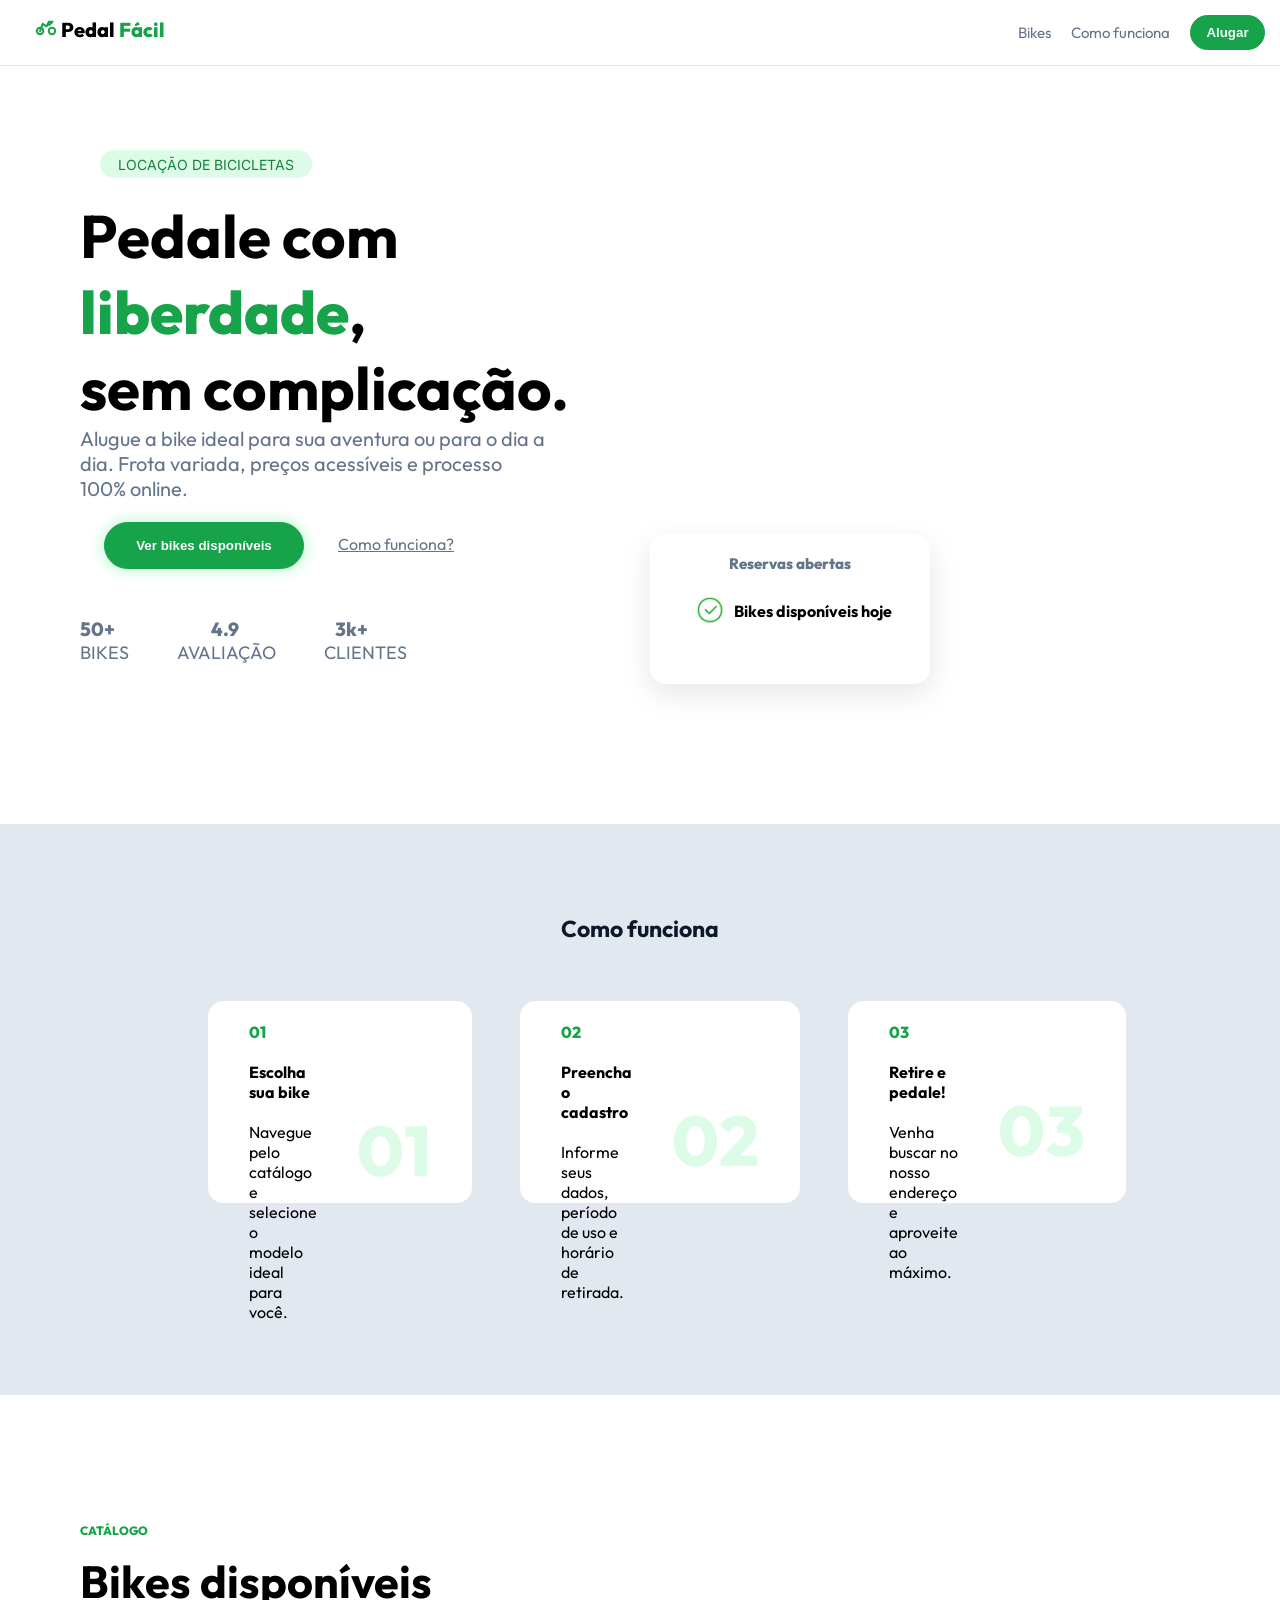
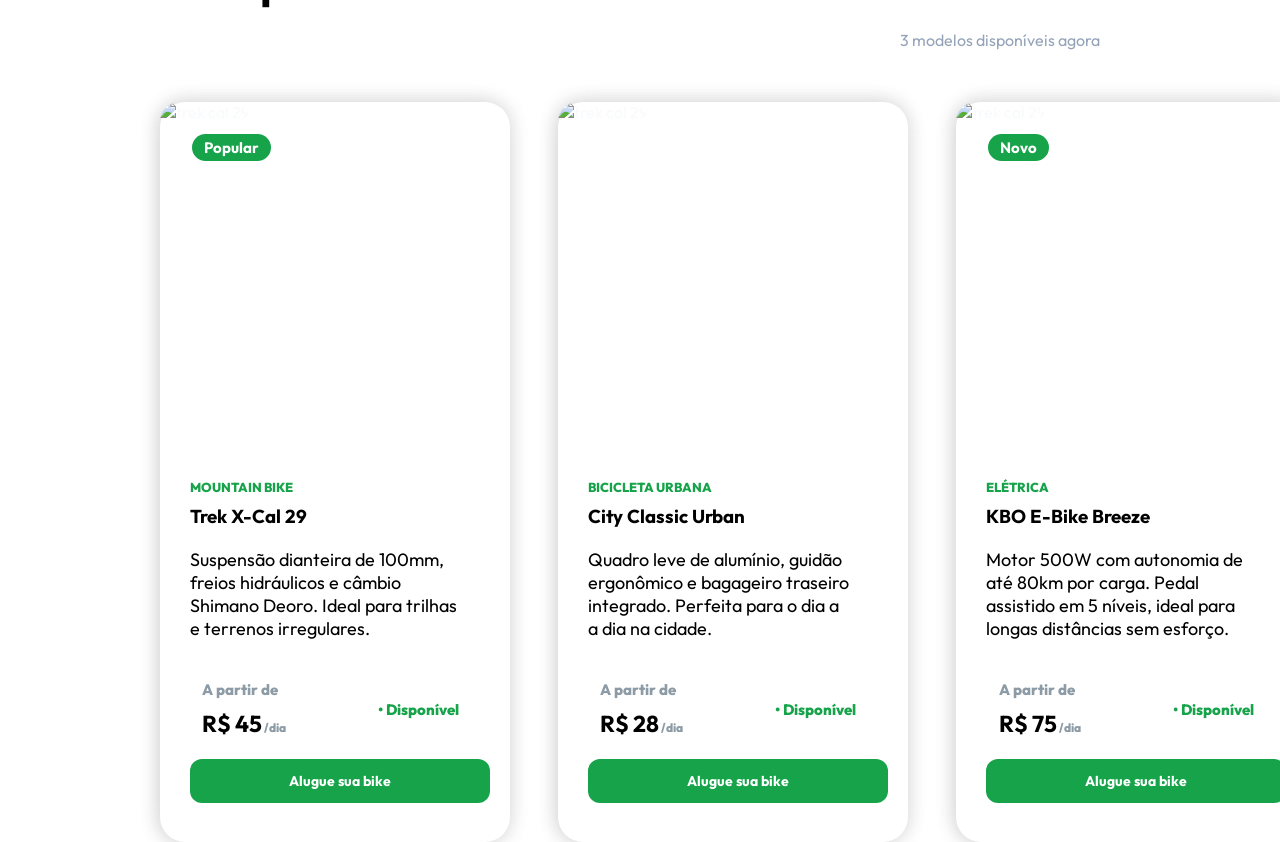
==== PedalFacil/index.html @ 417b37b3 "update botao indisponivel" ====
<!DOCTYPE html>
<html lang="en">
<head>
    <meta charset="UTF-8">
    <meta name="viewport" content="width=device-width, initial-scale=1.0">
    <link rel="stylesheet" href="./style.css">

    <link rel="preconnect" href="https://fonts.googleapis.com" />
    <link rel="preconnect" href="https://fonts.gstatic.com" crossorigin />
    <link href="https://fonts.googleapis.com/css2?family=Outfit:wght@300;400;500;600;700;800&family=Inter:wght@300;400;500;600&display=swap" rel="stylesheet" />

    <title>Pedal Fácil</title>

</head>
<body>
    
    <nav>

        <ul class="nav" id="nav">

            <li class="nome">

                <svg width="22" height="22" viewBox="0 0 24 24" fill="none" stroke="currentColor" stroke-width="2.2" stroke-linecap="round" stroke-linejoin="round">
                    <circle cx="5.5" cy="17.5" r="3.5"/><circle cx="18.5" cy="17.5" r="3.5"/>
                    <path d="M5.5 17.5l3-8 4 3 2.5-5H19l-3.5 3.5"/>
                </svg>

                Pedal <span class="facil">Fácil</span>

            </li>


            <li class="links">
                <a href="#" class="link-menu">Bikes</a>
                <a href="#" class="link-menu">Como funciona</a>

                <button class="botao">
                    <a href="#">Alugar</a>
                </button>
            </li>

        </ul>        

    </nav>


    <main>

        <section class="parte-um">

            <div>
                <p class="p-um">LOCAÇÃO DE BICICLETAS</p>

                <h1 class="titulo-um">
                    Pedale com <br> <span class="liberdade">liberdade</span>, <br>
                    sem complicação.
                </h1>

                <p class="texto-um">Alugue a bike ideal para sua aventura ou para o dia a <br>
                dia. Frota variada, preços acessíveis e processo <br>
                100% online.</p>

                <button class="botao-um">
                    <a href="#">Ver bikes disponíveis</a>
                </button>

                <a href="#" class="como-um">Como funciona?</a>
            
                <div>
                    <ul class="numeros">
                        <li>50+</li>
                        <li>4.9</li>
                        <li>3k+</li>
                    </ul>

                    <ul class="sub">
                        <li>BIKES</li>
                        <li>AVALIAÇÃO</li>
                        <li>CLIENTES</li>
                    </ul>

                </div>

            </div>

            <div class="card-principal">
                <div>
                    <img src="https://images.unsplash.com/photo-1629056528325-f328b5f27ae7?w=700&h=600&fit=crop&auto=format" alt="">
                </div>

                <div class="card-flutuante">
                    <span class="card-reserva">Reservas abertas</span>

                    <div class="status">
                        <span><img src="./src/check.png" alt="" class="img-card"></span>
                        <strong class="strong-">Bikes disponíveis hoje</strong>
                    </div>
                </div>
            </div>

        </section>


        <section class="parte-dois">

            <div  class="titulo-dois">
                <strong class="como-dois">Como funciona</strong>
            </div>    
           
            <!--CARDS-->    
            <div class="cards-passos">

                <!--PRIMEIRO-->    
                    <div class="card-passo">
                    
                        <ul class="lista-card">
                            <li>
                                <span class="numero">01</span>
                                <h4>Escolha sua bike</h4>
                                <p>Navegue pelo catálogo e selecione o  <br>
                                    modelo ideal para você.</p>
                            </li>

                            <li>
                                <div class="numero-span">
                                    <span>01</span>
                                </div>
                            </li>   

                        </ul>

                    </div>
    
                <!--SEGUNDO-->
                    <div class="card-passo">

                        <ul class="lista-card">
                            <li>
                                <span class="numero">02</span>
                                <h4>Preencha o cadastro</h4>
                                <p>Informe seus dados, período de uso e <br> horário de retirada.</p>
                            </li>

                            <li>
                                <div class="numero-span">
                                    <span>02</span>
                                </div>
                            </li>
                        </ul>

                    </div>

                <!--TERCEIRO-->
                    <div class="card-passo">

                        <ul class="lista-card">
                            <li>
                                <span class="numero">03</span>
                                <h4>Retire e pedale!</h4>
                                <p>Venha buscar no nosso endereço e <br> 
                                    aproveite ao máximo.
                                </p>
                            </li>

                            <li>
                                <div class="numero-span">
                                <span>03</span>
                                </div>
                            </li>
                        </ul>

                    </div>

            </div>
        </section>

        <!--PARTE TRÊS-->

        <section class="parte-tres">

            <div class="lista-tres">
                <p class="catalogo">CATÁLOGO</p>
                <h1 class="titulo-tres">Bikes disponíveis</h1>
            </div>

            <div class="sub-tres">
                <p>3 modelos disponíveis agora</p>
            </div>

            <div class="container-bikes" >

                <div class="card-um">
                    <div class="card-img">
                        <span class="tipo">Popular</span>
                        <a href="#">
                            <img src="https://images.unsplash.com/photo-1673121414328-52eff37bc6d0?w=600&h=400&fit=crop&auto=format" alt="trek cal 29" class="img-um">
                        </a>
                    </div>

                    <div class="card-texto">
                        <span class="categoria">MOUNTAIN BIKE</span>
                        <h3 class="titulo">Trek X-Cal 29</h3>
                        <p class="descricao">
                            Suspensão dianteira de 100mm, <br>
                            freios hidráulicos e câmbio <br>
                            Shimano Deoro. Ideal para trilhas <br>
                            e terrenos irregulares.
                        </p>
                    </div>

                    <div class="card">

                        <div class="card-header">
                            <div class="price-container">
                                <span class="label">A partir de</span>
                                <div class="price">R$ 45 <span class="unit">/dia</span></div>
                            </div>
                            <span class="status available">• Disponível</span>
                        </div>

                        <button class="btn btn-primary">Alugue sua bike</button>
                        
                    </div>

                </div>

                <div class="card-um">
                     <div class="card-img">
                        <a href="#">
                            <img src="https://images.unsplash.com/photo-1591047139334-337807f2b3e5?w=600&h=400&fit=crop&auto=format" alt="trek cal 29" class="img-um">
                        </a>
                    </div>

                    <div class="card-texto">
                        <span class="categoria">BICICLETA URBANA</span>
                        <h3 class="titulo">City Classic Urban</h3>
                        <p class="descricao">
                            Quadro leve de alumínio, guidão <br>
                            ergonômico e bagageiro traseiro <br>
                            integrado. Perfeita para o dia a <br>
                            a dia na cidade.
                        </p>
                    </div>

                    <div class="card">

                        <div class="card-header">
                            <div class="price-container">
                                <span class="label">A partir de</span>
                                <div class="price">R$ 28 <span class="unit">/dia</span></div>
                            </div>
                            <span class="status available">• Disponível</span>
                        </div>

                        <button class="btn btn-primary">Alugue sua bike</button>
                        
                    </div>
                </div>

                <div class="card-um">
                     <div class="card-img">
                        <span class="tipo">Novo</span>
                        <a href="#">
                            <img src="https://images.unsplash.com/photo-1620802051782-725fa33db067?w=600&h=400&fit=crop&auto=format" alt="trek cal 29" class="img-um">
                        </a>
                    </div>

                    <div class="card-texto">
                        <span class="categoria">ELÉTRICA</span>
                        <h3 class="titulo">KBO E-Bike Breeze</h3>
                        <p class="descricao">
                            Motor 500W com autonomia de <br>
                            até 80km por carga. Pedal <br>
                            assistido em 5 níveis, ideal para <br>
                            longas distâncias sem esforço.
                        </p>
                    </div>

                    <div class="card">

                        <div class="card-header">
                            <div class="price-container">
                                <span class="label">A partir de</span>
                                <div class="price">R$ 75 <span class="unit">/dia</span></div>
                            </div>
                            <span class="status available">• Disponível</span>
                        </div>

                        <button class="btn btn-primary">Alugue sua bike</button>
                        
                    </div>
                </div>

                <div class="card-off">
                    <div class="card-img">
                        <span class="tipo-off">Indisponível</span>
                        <img src="https://images.unsplash.com/photo-1499115026740-47ec7a0d026e?w=600&h=400&fit=crop&auto=format" alt="trek cal 29" class="img-off">
                    </div>

                    <div class="card-texto-off">
                        <span class="categoria">SPEED / ESTRADA</span>
                        <h3 class="titulo">Veloz Road 700c</h3>
                        <p class="descricao">
                            Quadro de carbono leve, pneus <br>
                            700 x 23c e câmbio Shimano <br> Tiagra 20v. Para quem busca <br>
                            velocidade e performance. 
                        </p>
                    </div>

                    <div class="card-off">

                        <div class="card-header">
                            <div class="price-container">
                                <span class="label">A partir de</span>
                                <div class="price">R$ 60 <span class="unit">/dia</span></div>
                            </div>
                            <span class="status available-off">• Indisponível</span>
                        </div>

                        <button class="btn-primary-off">Indisponível</button>
                        
                    </div>
                </div>

            </div>


        </section>



    </main>

</body>
</html>
---- PedalFacil/style.css ----
:root{
  --green: #16a34a;
  --green-dark: #15803d;
  --green-light: #dcfce7;
  --green-pale: #f0fdf4;
  --slate-900: #0f172a;
  --slate-700: #334155;
  --slate-500: #64748b;
  --slate-400: #94a3b8;
  --slate-200: #e2e8f0;
  --slate-100: #f1f5f9;
  --white: #ffffff;
  --bg: #f8fafc;
  --font-display: 'Outfit', sans-serif;
  --font-body: 'Inter', sans-serif;
}

html{
    /* TIRAR  SCROLL */
    scrollbar-width: none;
    -ms-overflow-style: none;
}

*{
    margin: 0;
    padding: 0;
}

/*  NAV  */

nav{
    padding: 15px;
    margin-bottom: 20px;
    border-bottom: 1px solid var(--slate-200);
}


.nav{
    display: flex;
    justify-content: space-between;
    list-style-type: none;

    font-size: 20px;
    font-family: var(--font-display);

}

.nome{
    margin-left: 20px;
    font-weight: 800;
}

.facil{
    color: var(--green);
    margin: 0;
}

svg{
    color: var(--green);
}

span{
    color: var(--green);
}

.links{
    display: flex;
    gap: 20px;
    align-items: center;
}

.link-menu{
    font-size: 15px;
    text-decoration: none;
    color: var(--slate-500);
}

.link-menu:hover{
    color: var(--slate-400);
}

.botao{
    font-weight: 800;
    padding: 6px;
    height: 35px;
    width: 75px;
    border: 1px solid var(--green);
    border-radius: 18px;

    background-color: var(--green);
    transition: transform 0.3s ease; 

}

.botao, a{
    color: var(--bg);
    text-decoration: none;

}

.botao:hover{
     transform: scale(1.03);
}


/* PARTE UM  */

.parte-um{
    display: grid;
    position: relative;
    padding-bottom: 10rem;
    grid-template-columns: repeat(2, 1fr);
    margin-top: 4rem;
    margin-left: 5rem;

    background-color: var(--white);
}


.p-um{
    font-size: 14px;
    font-family: var(--font-body);
    color: var(--green-dark);
    background-color: var(--green-light);
    text-align: center;

    padding: 6px;
    height: 16px;
    width: 200px;
    border-radius: 12px;
}

.p-um, img{
    border-radius: 25px;
}

.titulo-um{
    font-size: 60px;
    font-family: var(--font-display);

    margin-top: 0;
}

.liberdade{
    color: var(--green);
    margin: 0;
}

.texto-um{
    font-size: 20px;
    font-family: var(--font-display);
    color: var(--slate-500);
    margin: 0;
}

.botao-um{
    border: 1px solid var(--green);
    background-color: var(--green);
    box-shadow: 0 0 10px 6px var(--green-light);
    border-radius: 45px;
    padding: 15px;
    color: var(--white);
    font-weight: 800;
    width: 200px;

    margin-top: 1.3rem;
    margin-left: 1.5rem;
    transition: transform 0.8s ease; 
}

.botao-um:hover{
    transform: scale(1.03);
    box-shadow: 0 0 10px 6px var(--green-pale);
}

.como-um{
    margin-left: 30px;
    text-decoration: underline;

    font-family: var(--font-display);
    color: var(--slate-500);
}

.numeros{
    display: flex;
    flex-direction: row;
    gap: 6rem;

    font-size: 19px;
    font-weight: 800;
    font-family: var(--font-display);
    color: var(--slate-500);
    margin-top: 3rem;
    list-style-type: none;
}

.sub{
    display: flex;
    flex-direction: row;
    gap: 3rem;

    font-size: 18px;
    font-family: var(--font-display);
    color: var(--slate-500);
    list-style-type: none;
}

.card-principal{
    position: relative;
}

.img-card{
    width: 28px;
    margin-right: -10px;
}

.card-reserva{
    color: var(--slate-500);
    margin-bottom: -5px;
    font-size: 15px;
}

.card-flutuante{
    display: flex;
    flex-direction: column;
    align-items: center;
    position: absolute;
    gap: 8px;

    font-family: var(--font-display);
    left: -30px;
    bottom: -20px;
    background: var(--white);
    height: 150px;
    width: 280px;
    border-radius: 16px;
    box-shadow: 0 10px 30px rgba(0, 0, 0, 0.1);
}

.strong-{
    font-size: 16px;
}

.status{
    display: flex;
    flex-direction: row;
    align-items: center;
    margin-left: -13px;
}


/* PARTE DOIS */

.parte-dois{
    width: 100%;
    height: auto;
    
    background-color: var(--slate-200);
}

.titulo-dois{
    display: flex;
    justify-content: center;
    padding: 10px;


    font-size: 23px;
    color: var(--slate-900);
    font-family: var(--font-display);
}

.como-dois{
    margin-top: 5rem;
    margin-bottom: 3rem;
}

.cards-passos{
    display: grid;
    grid-template-columns: repeat(3, 1fr);
    margin-left: 10rem;
    margin-right: 10rem;

    font-family: var(--font-display);
}


.card-passo{
    display: flex;
    flex-direction: column;
    gap: 15px;
    border: 1px solid var(--white);
    border-radius: 15px;
    margin-left: 3rem;
    margin-bottom: 12rem;
    height: 200px;


    background-color: var(--white);
    transition: transform 0.8s ease; 
}

.card-passo, span, h4, p{
    margin-left: 3rem;
}

.card-passo:hover{
    transform: scale(1.03);
    border: 1px solid var(--green-dark);
}

.lista-card{
    display: flex;
    flex-direction: row;
    align-items: center;
    margin-top: 2rem;

    list-style-type: none;
}

.lista-card, span, h4, p{
    margin: 20px;
}

.numero{
    margin-top: 2rem;
    font-weight: 800;
    color: var(--green);
}

.numero-span{
    font-size: 70px;
    margin-bottom: 4rem;
}

.numero-span, span{
    font-weight: 800;
    color: var(--green-light);
}


/* PARTE TRÊS */

.parte-tres{
    margin-top: 5rem;
    background-color: var(--white);
}

.lista-tres{
    display: flex;
    gap: 15px;
    flex-direction: column;
    margin-left: 5rem;
    margin-top: 8rem;
    list-style-type: none;

    font-weight: 800;
    font-family: var(--font-display);
}

.catalogo{
    margin: 0;
    color: var(--green);
    font-size: 12px;
}

.titulo-tres{
    font-size: 45px;
}

.sub-tres{
    display: flex;
    justify-content: flex-end;
    margin-right: 10rem;

    font-family: var(--font-display);
    color: var(--slate-400);
}

/* CONTAINER BIKES */

.container-bikes{
    display: flex;
    margin-left: 10rem;
    margin-top: 2rem;
    

    font-family: var(--font-display);
}

.card-um{
    display: flex;
    flex-direction: column;
    align-items: flex-start;
    height: 740px;
    width: 350px;
    margin-right: 3rem;
    border-radius: 25px;

    box-shadow: 1px 0 20px -2px rgba(252, 252, 252, 0.548), -1px 0 20px -2px rgba(0, 0, 0, 0.3);
    background-color: var(--white);
}


.img-off, .card-texto-off{
    opacity: 0.25;
}

.card-img{
    position: relative;
}

.card-img, .img-um, .img-off{
    width: 350px;
    height: 350px;
    object-fit: cover;

    border-bottom-right-radius: 0;
    border-bottom-left-radius: 0;
    margin-bottom: 1.5rem;
}

.tipo, .tipo-off{
    position: absolute;
    top: 12px;
    left: 12px;
    background-color: var(--green);
    color: white;
    padding: 4px 12px;
    border-radius: 20px;
    font-size: 15px;
    font-weight: bold;
    
}

.tipo-off{
    opacity: 1;
    background-color: var(--slate-900);
}

.card-texto, .card-texto-off{
    margin-left: 30px;
    
}

.categoria{
    margin: 0;
    color: var(--green);

    font-size: 13px;
}

.titulo{
    margin-top: 8px;
}

.descricao{
    margin-top: 20px;
    margin-bottom: 20px;
    margin-left: 0;

    font-size: 18px;
}

.linha{
    display: flex;
    margin-right: 3rem;
    margin-left: 3rem;
    margin-bottom: 20px;
    height: 1px;
    width: 200px;

    background-color: var(--slate-200);
}

.principal{
    display: flex;
    flex-direction: column;
    margin-left: 30px;
}

.sub-preco{
    color: var(--slate-500);
    font-size: 13px;
    
    margin-left: 0;
}

.preco{
    font-size: 25px;
    font-weight: 800;

    margin-bottom: 1.5rem;
}

small{
    font-size: 15px;
    color: var(--slate-400);
}

.botao-bike{
    display: flex;
    flex-direction: row;
}

.botao-bike{
    width: 200px;
    height: 40px;

    color: var(--white);
    background-color: var(--green);
}



/* BOTOES IA */

.card {
    background: var(--white);
    border-radius: 16px;

    display: flex;
    flex-direction: column;
    align-items: center;

    margin-left: 30px;
}

.card-header {
  display: flex;
  justify-content: space-between;
  align-items: flex-start;
  margin-bottom: 20px;
}

.label {
    font-size: 15px;
    color: #8c9ba5;
    margin-left: 0;
    display: block;
    
}

.price {
    font-size: 23px;
    font-weight: bold;
    color: var(--slate-800);

    margin-top: -10px;
}

.unit {
    font-size: 12px;
    color: #8c9ba5;
   
    margin-left: -2px;
}

.status {
    font-size: 12px;
    font-weight: 600;
}

.status.available {
    font-weight: 800;
    font-size: 15px;
    color: var(--green);

    margin-top: 2.5rem;
    margin-left: 4.5rem;

}

.status.available-off{
    font-weight: 800;
    font-size: 15px;
    color: var(--slate-400);

    margin-top: 2.5rem;
    
    margin-left: 4.5rem;
}
.status.unavailable{
    color: #bac4cc;
}

/* Estilização dos Botões */
.btn{
    border-radius: 12px;
    border: none;
    font-weight: bold;
    font-size: 14px;
    font-family: var(--font-display);
    padding: 13px;
    width: 300px;
    
    transition: transform 0.8s ease; 
    cursor: pointer;
}

.btn:hover{
    transform: scale(1.02);
    
}

.btn-primary {
    background-color: var(--green);
    color: #ffffff;
}

.btn-primary-off{
    border-radius: 12px;
    border: none;
    font-weight: bold;
    font-size: 14px;
    font-family: var(--font-display);
    padding: 13px;
    width: 300px;
}

.btn-disabled {
    background-color: #f0f4f7;
    color: #a0acb5;
    cursor: not-allowed;
}
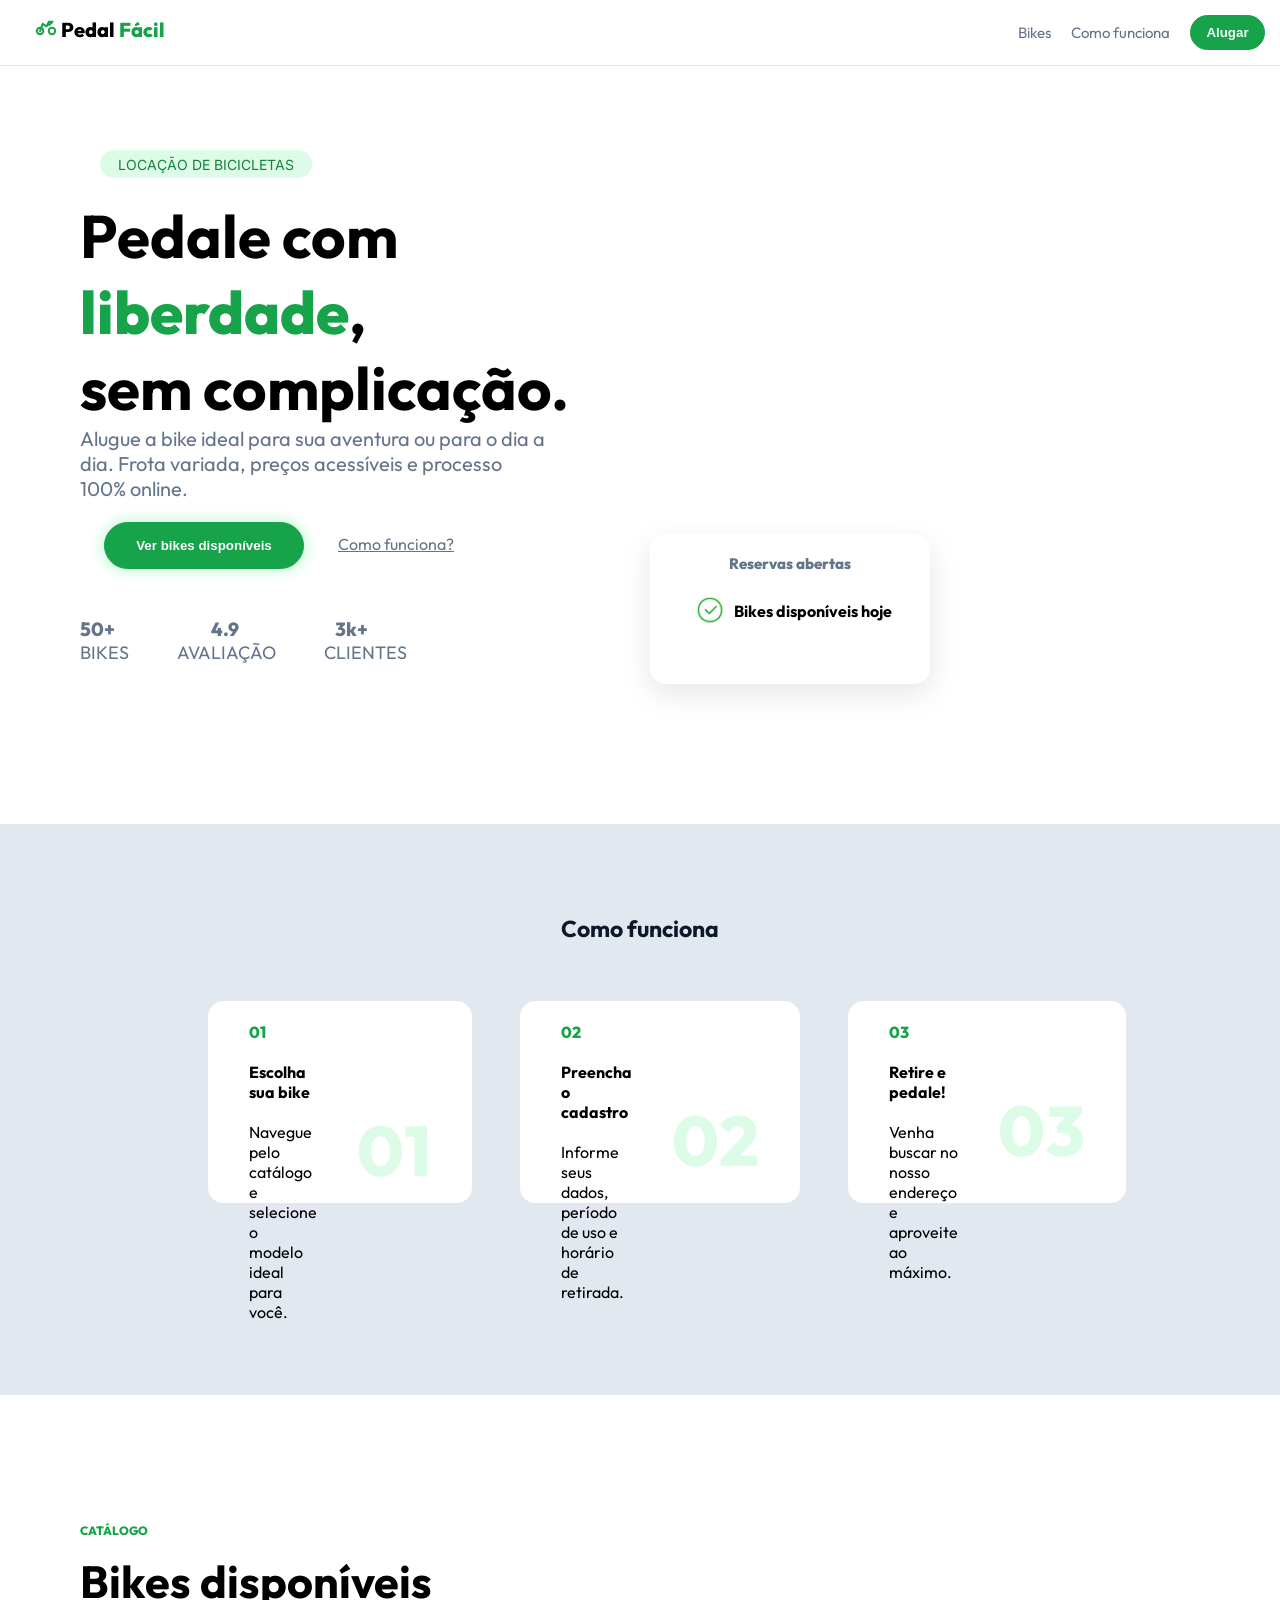
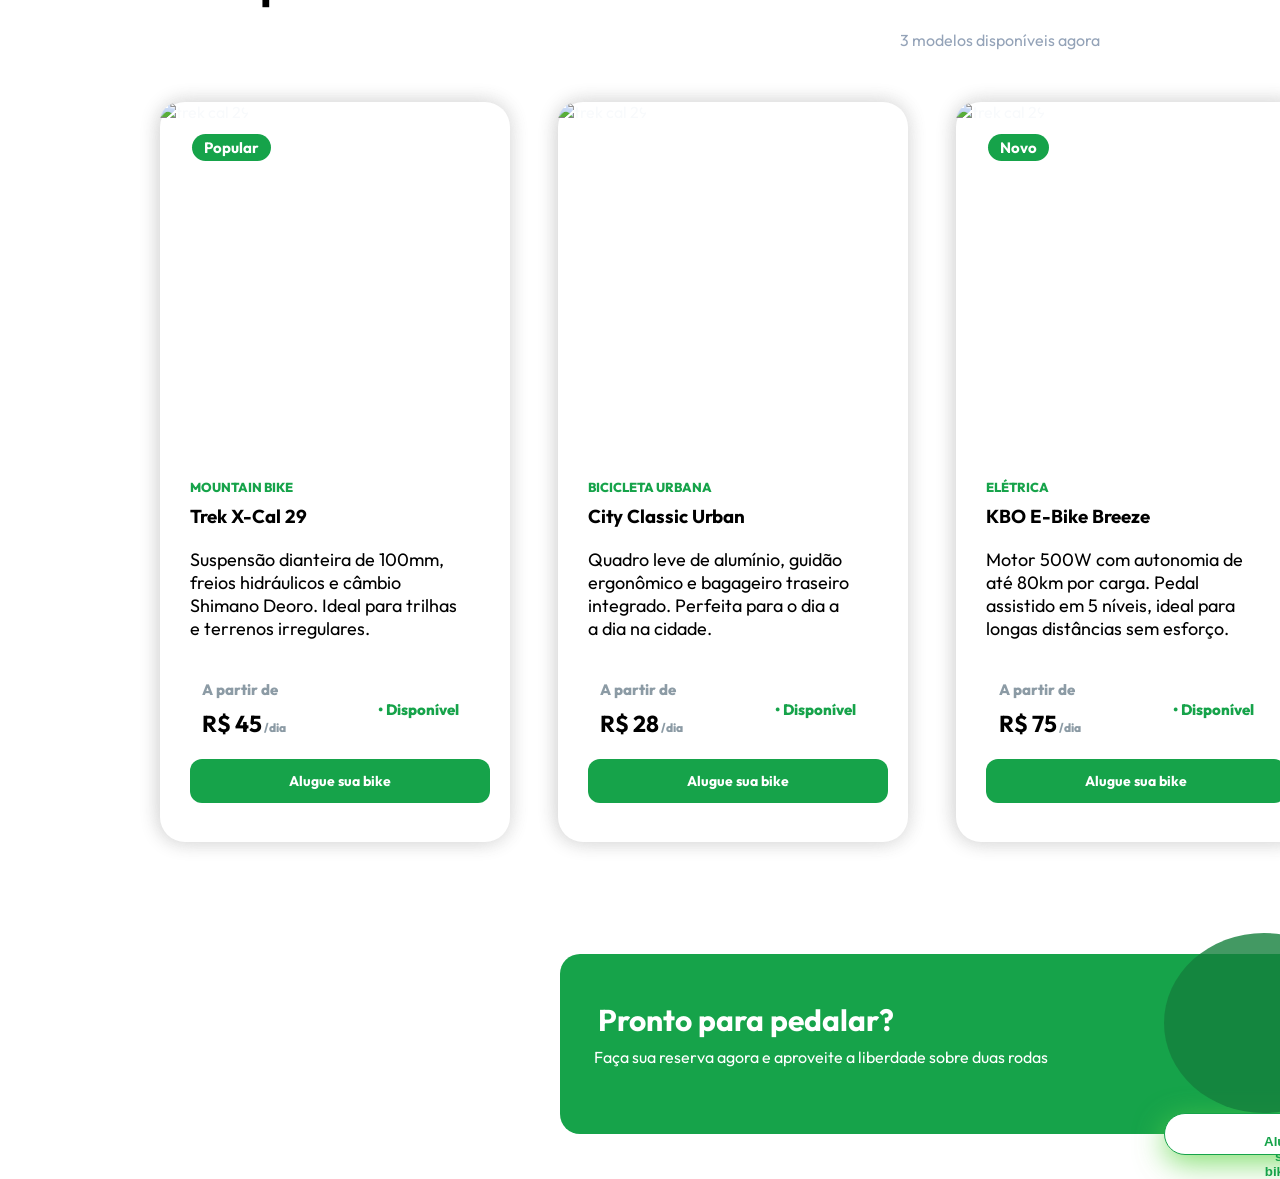
==== commit 33c5e264: "tentando arrumar cards bikes // botoes" ====
--- a/PedalFacil/index.html
+++ b/PedalFacil/index.html
@@ -324,6 +324,18 @@
 
             </div>
 
+            <div class="alugue-tres">
+                <div class="alugue-texto">
+                    <h2 class="h2-alugue"> <strong>Pronto para pedalar?</strong></h2>
+                    <p class="p-alugue">Faça sua reserva agora e aproveite a liberdade sobre duas rodas</p>
+                </div>
+
+                <div class="alugue-btn">
+                    <div class="circulo"></div>
+                    <button class="btn-alugue"><a href="#" class="a-alugue">Alugue sua bike →</a></button>
+                </div>
+            </div>
+
 
         </section>
 
--- a/PedalFacil/style.css
+++ b/PedalFacil/style.css
@@ -621,4 +621,72 @@
     background-color: #f0f4f7;
     color: #a0acb5;
     cursor: not-allowed;
+}
+
+.alugue-tres{
+    display: flex;
+    margin-top: 7rem;
+    margin-left: 35rem;
+    align-items: center;
+    justify-content: center;
+    flex-direction: row;
+
+    border-radius: 20px;
+    height: 180px;
+    width: 890px;
+
+    color: var(--white);
+    font-family: var(--font-display);
+    background-color: var(--green);
+}
+
+.alugue-texto{
+    display: flex;
+    flex-direction: column;
+    margin-left: -3rem;
+    margin-right: 6rem;
+}
+
+.h2-alugue{
+    font-size:30px;
+    margin-bottom: -12px;
+}
+
+.p-alugue{
+    margin-left: -4px;
+
+    font-size: 16px;
+}
+
+.btn-alugue{
+    padding: 20px;
+    border: 1px solid var(--green);
+    border-radius: 29px;
+    width: 200px;
+
+    transition: transform 0.8s ease; 
+    box-shadow: 0px 8px 30px rgba(98, 215, 74, 0.79);
+    background-color: var(--white)
+}
+
+.btn-alugue:hover{
+    transform: scale(1.03);
+    box-shadow: 0px 8px 30px rgba(98, 215, 74, 0.79);
+}
+
+.a-alugue{
+    position: absolute;
+    font-weight: 800;
+    color: var(--green);
+
+}
+
+.circulo{
+    position: relative;
+    width: 200px;
+    height: 180px;
+    border-radius: 50%;
+
+    opacity: 0.8;
+    background-color: var(--green-dark);
 }
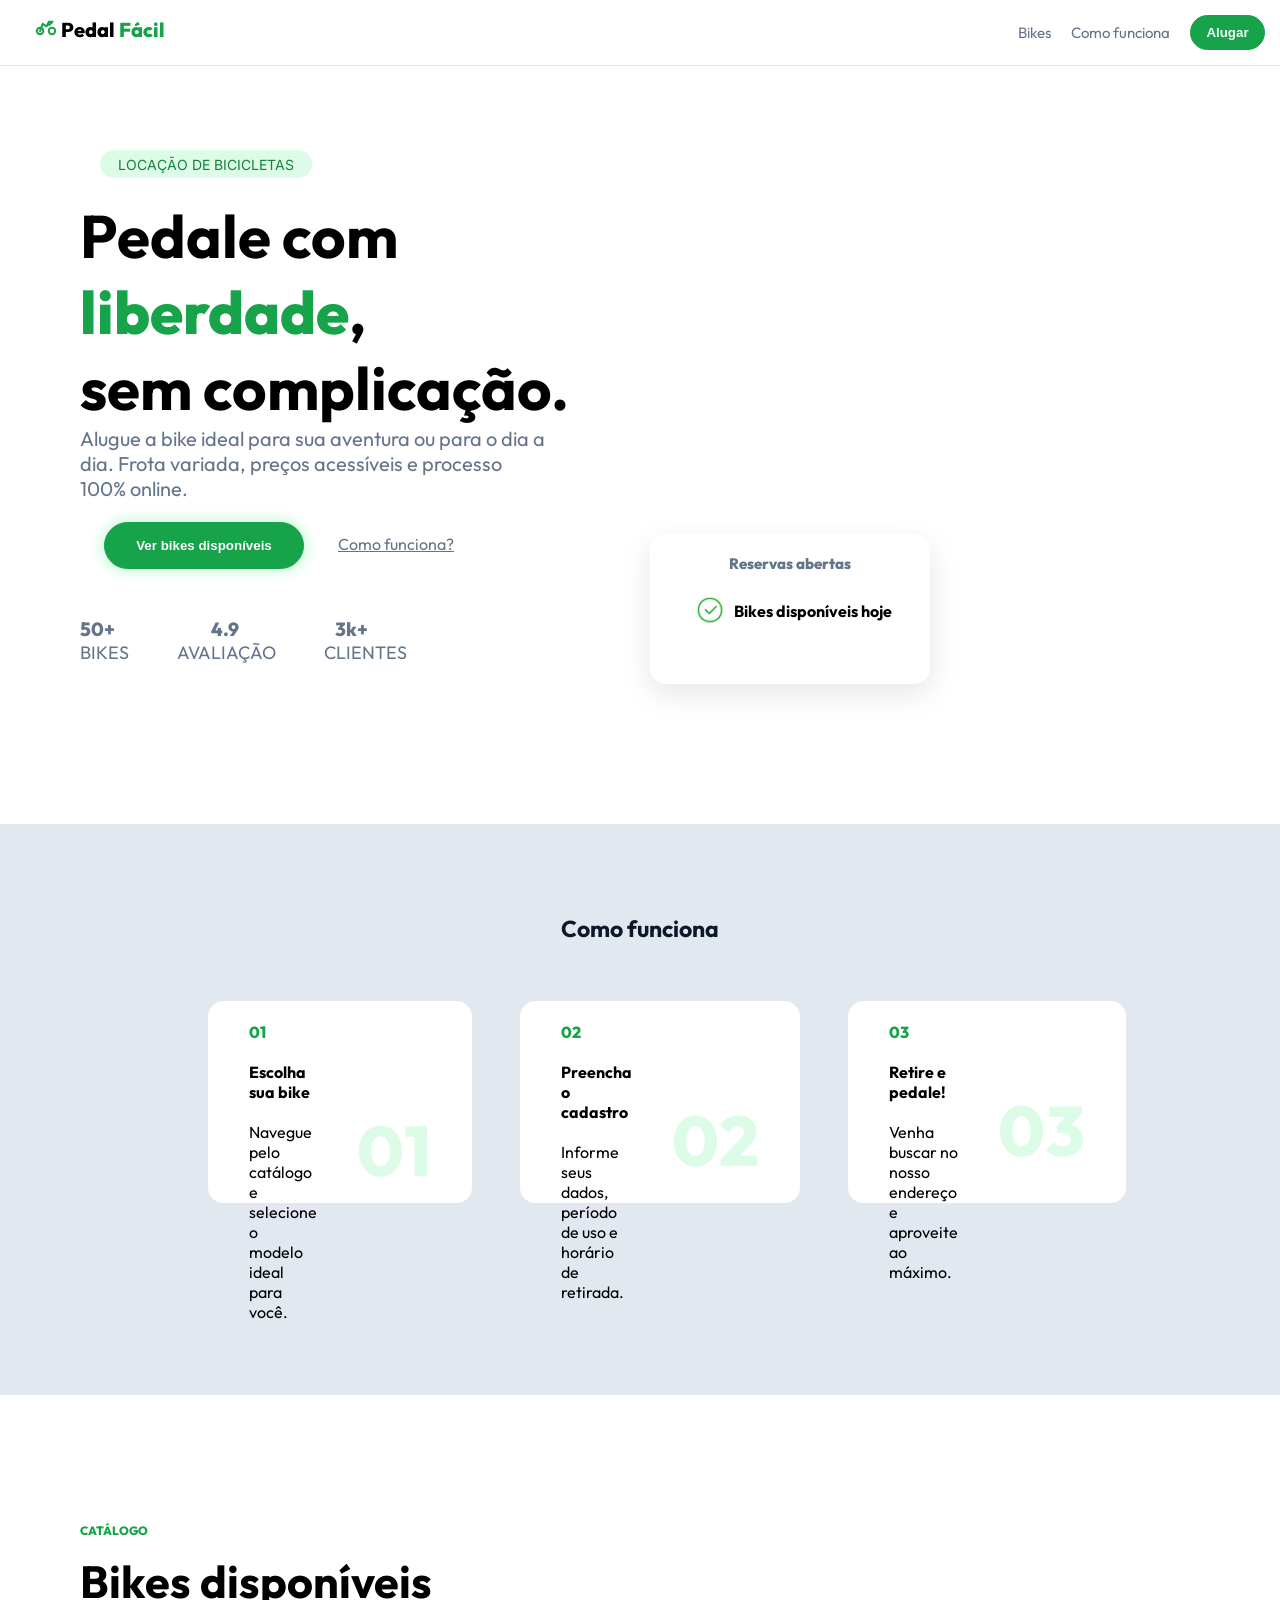
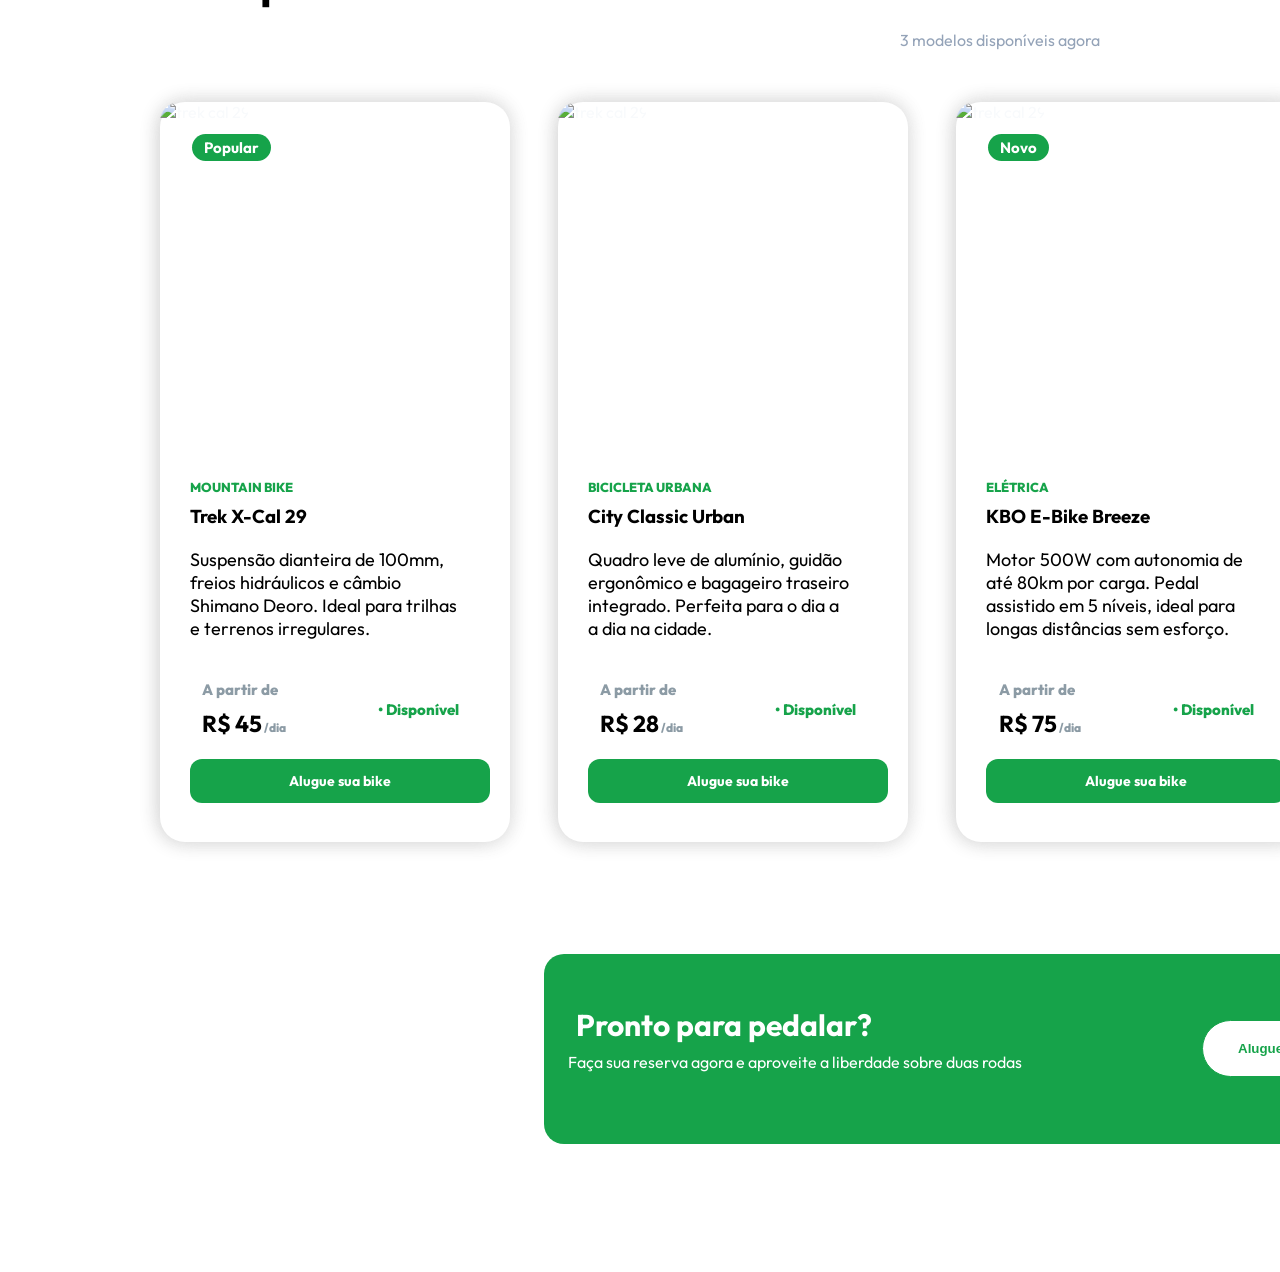
==== commit 461f05d5: "finalizei a pagina principal" ====
--- a/PedalFacil/index.html
+++ b/PedalFacil/index.html
@@ -331,8 +331,9 @@
                 </div>
 
                 <div class="alugue-btn">
-                    <div class="circulo"></div>
-                    <button class="btn-alugue"><a href="#" class="a-alugue">Alugue sua bike →</a></button>
+                    <button class="btn-alugue">
+                        <a href="#" class="a-alugue">Alugue sua bike →</a>
+                    </button>
                 </div>
             </div>
 
--- a/PedalFacil/style.css
+++ b/PedalFacil/style.css
@@ -626,14 +626,14 @@
 .alugue-tres{
     display: flex;
     margin-top: 7rem;
-    margin-left: 35rem;
+    margin-left: 34rem;
     align-items: center;
-    justify-content: center;
     flex-direction: row;
+    margin-bottom: 8rem;
 
     border-radius: 20px;
-    height: 180px;
-    width: 890px;
+    height: 190px;
+    width: 990px;
 
     color: var(--white);
     font-family: var(--font-display);
@@ -649,11 +649,12 @@
 
 .h2-alugue{
     font-size:30px;
+    margin-left: 5rem;
     margin-bottom: -12px;
 }
 
 .p-alugue{
-    margin-left: -4px;
+    margin-left: 4.5rem;
 
     font-size: 16px;
 }
@@ -663,30 +664,27 @@
     border: 1px solid var(--green);
     border-radius: 29px;
     width: 200px;
+    margin-left: 4rem;
 
     transition: transform 0.8s ease; 
-    box-shadow: 0px 8px 30px rgba(98, 215, 74, 0.79);
     background-color: var(--white)
 }
 
 .btn-alugue:hover{
     transform: scale(1.03);
-    box-shadow: 0px 8px 30px rgba(98, 215, 74, 0.79);
 }
 
 .a-alugue{
-    position: absolute;
-    font-weight: 800;
-    color: var(--green);
-
-}
-
-.circulo{
-    position: relative;
-    width: 200px;
-    height: 180px;
-    border-radius: 50%;
-
-    opacity: 0.8;
-    background-color: var(--green-dark);
-}+    display: flex;
+    font-weight: 800;
+    color: var(--green);
+    align-items: center;
+    text-align: center;
+    
+    margin-left: 15px;
+}
+
+.alugue-btn{
+    position: relative
+}
+
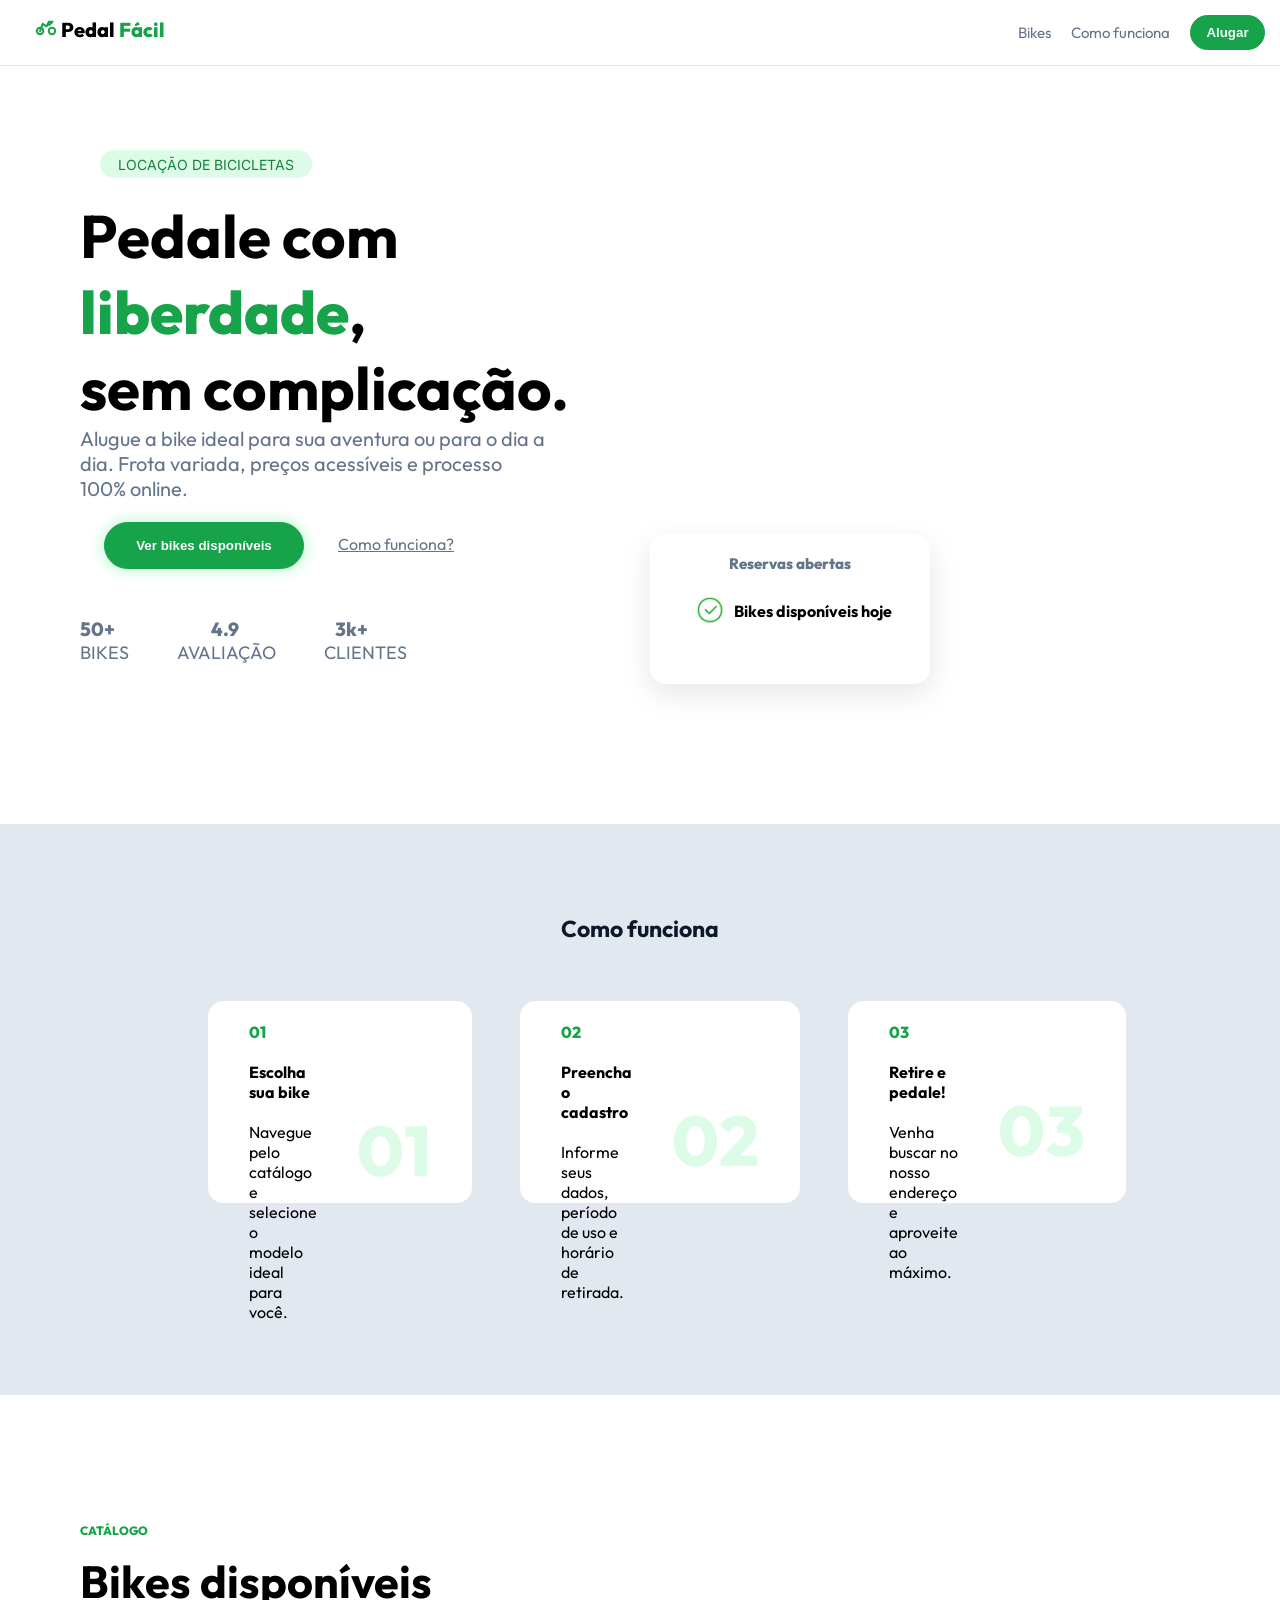
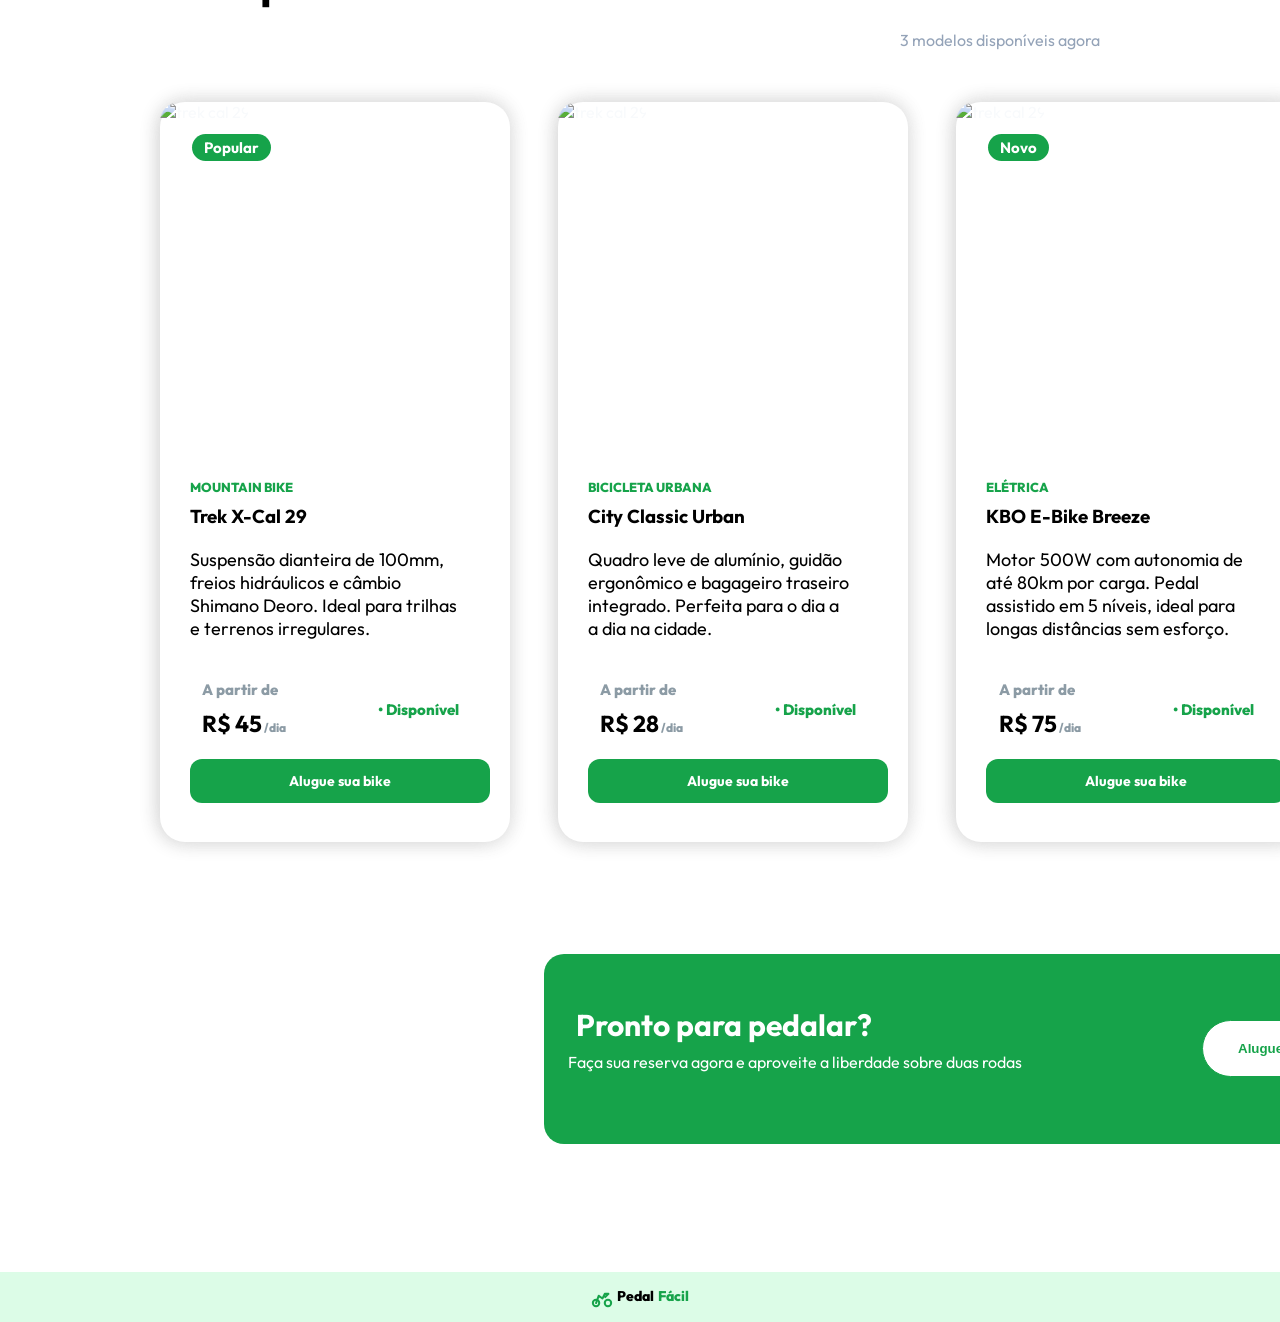
==== commit 23326552: "linkando na mesma pagina" ====
--- a/PedalFacil/index.html
+++ b/PedalFacil/index.html
@@ -31,8 +31,8 @@
 
 
             <li class="links">
-                <a href="#" class="link-menu">Bikes</a>
-                <a href="#" class="link-menu">Como funciona</a>
+                <a href="#bikes-disponiveis" class="link-menu" id="bikes">Bikes</a>
+                <a href="#como-funciona" class="link-menu" id="como">Como funciona</a>
 
                 <button class="botao">
                     <a href="#">Alugar</a>
@@ -104,7 +104,7 @@
         <section class="parte-dois">
 
             <div  class="titulo-dois">
-                <strong class="como-dois">Como funciona</strong>
+                <strong class="como-dois" id="como-funciona">Como funciona</strong>
             </div>    
            
             <!--CARDS-->    
@@ -180,7 +180,7 @@
 
             <div class="lista-tres">
                 <p class="catalogo">CATÁLOGO</p>
-                <h1 class="titulo-tres">Bikes disponíveis</h1>
+                <h1 class="titulo-tres" id="bikes-disponiveis">Bikes disponíveis</h1>
             </div>
 
             <div class="sub-tres">
@@ -332,7 +332,7 @@
 
                 <div class="alugue-btn">
                     <button class="btn-alugue">
-                        <a href="#" class="a-alugue">Alugue sua bike →</a>
+                        <a href="#bikes-disponiveis" class="a-alugue">Alugue sua bike →</a>
                     </button>
                 </div>
             </div>
@@ -343,6 +343,16 @@
 
 
     </main>
+
+    <footer>
+
+        <svg width="22" height="22" viewBox="0 0 24 24" fill="none" stroke="currentColor" stroke-width="2.2" stroke-linecap="round" stroke-linejoin="round">
+            <circle cx="5.5" cy="17.5" r="3.5"/><circle cx="18.5" cy="17.5" r="3.5"/>
+            <path d="M5.5 17.5l3-8 4 3 2.5-5H19l-3.5 3.5"/>
+        </svg>
+
+        Pedal  <span class="facil"> Fácil</span>
+    </footer>
 
 </body>
 </html>
--- a/PedalFacil/style.css
+++ b/PedalFacil/style.css
@@ -688,3 +688,16 @@
     position: relative
 }
 
+footer{
+    display: flex;
+    justify-content: center;
+    gap: 4px;
+
+    font-family: var(--font-display);
+    font-weight: 800;
+    font-size: 14px;
+
+    height: 20px;
+    padding: 15px;
+    background-color: var(--green-light);
+}
